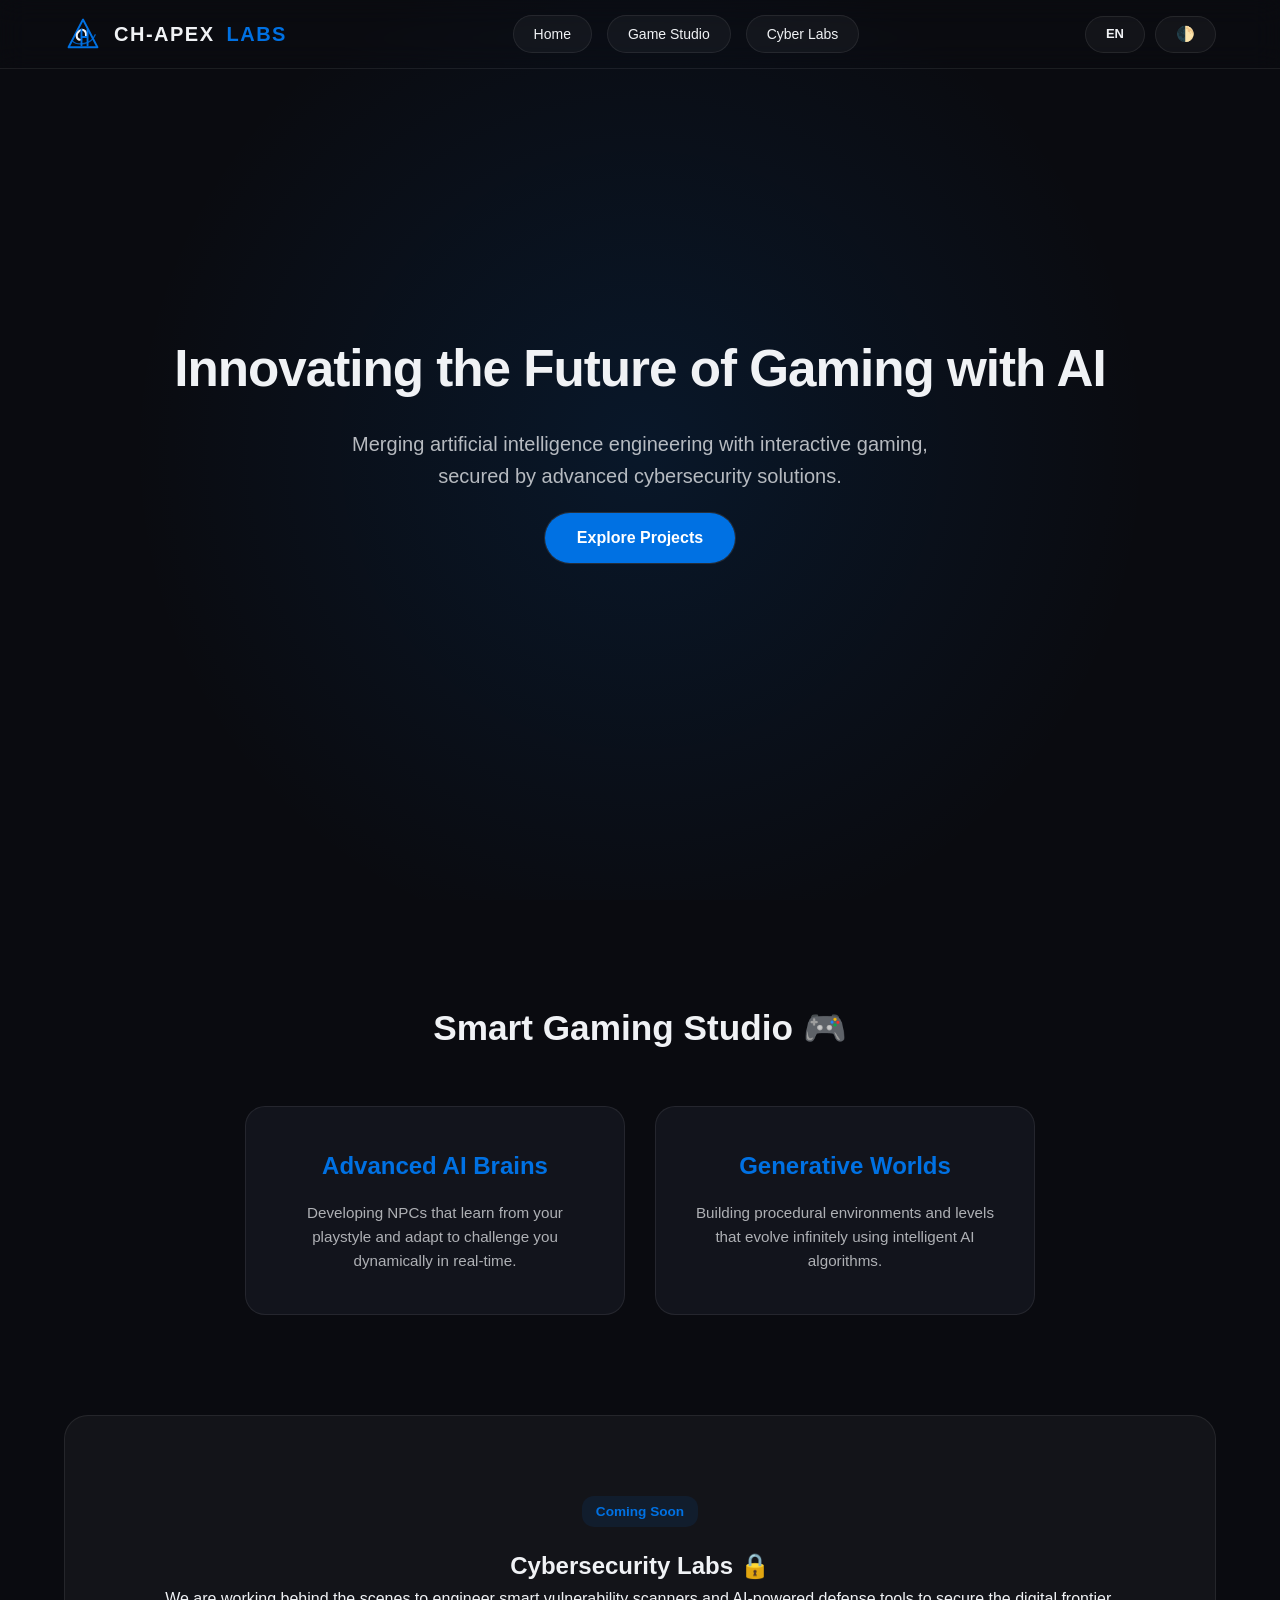
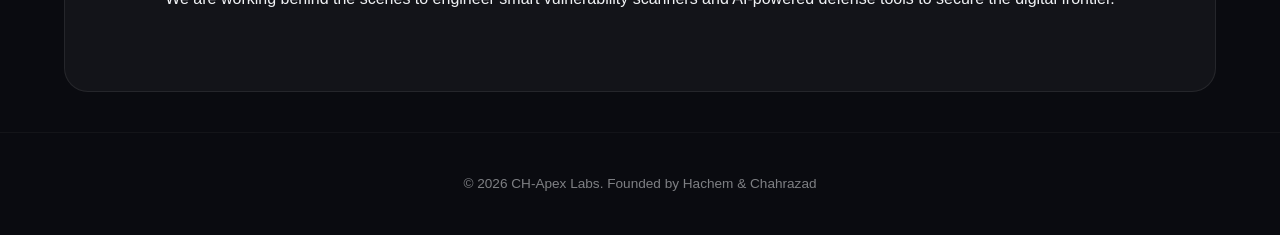
==== index.html @ 4b165dd7 "Add files via upload" ====
<!DOCTYPE html>
<html lang="en" dir="ltr">
<head>
    <meta charset="UTF-8">
    <meta name="viewport" content="width=device-width, initial-scale=1.0">
    <title>CH-Apex Labs | Future Tech</title>
    <link rel="stylesheet" href="style.css">
</head>
<body class="dark-theme">

    <!-- شريط التنقل الذكي -->
    <header id="navbar">
        <!-- اللوجو الفاخر المعتمد للهوية البصرية -->
        <div class="logo">
            <svg class="logo-icon" viewBox="0 0 100 100" xmlns="http://www.w3.org/2000/svg">
                <!-- المثلث الذي يرمز للقمة والأبعاد الهندسية المتقاطعة -->
                <polygon points="50,12 12,85 88,85" class="logo-triangle"/>
                <!-- انحناءة حرف C متقاطعة برقة مع الحرف الأساسي -->
                <path d="M42,65 C32,65 30,50 40,42 C48,35 60,40 58,55" class="logo-curve"/>
                <!-- امتداد حرف H والحلقة الدائرية المدارية المحيطة بالشعار -->
                <path d="M46,38 L46,80 M62,38 L62,80 M46,58 L62,58" class="logo-h-lines"/>
                <path d="M22,68 C35,82 72,78 82,52" class="logo-orbit"/>
            </svg>
            CH-APEX <span data-i18n="logo-sub">LABS</span>
        </div>

        <!-- الروابط الأساسية المحاطة بفقاعات تفاعلية -->
        <nav>
            <div class="nav-bubble-wrapper"><a href="#home" data-i18n="nav-home">Home</a></div>
            <div class="nav-bubble-wrapper"><a href="#games" data-i18n="nav-games">Game Studio</a></div>
            <div class="nav-bubble-wrapper"><a href="#cyber" data-i18n="nav-cyber">Cyber Labs</a></div>
        </nav>

        <!-- أدوات التحكم السريعة -->
        <div class="controls">
            <!-- فقاعة خيارات اللغة المخصصة الأنيقة -->
            <div class="nav-bubble-wrapper lang-dropdown-container">
                <span id="current-lang-label">EN</span>
                <ul class="lang-dropdown-menu">
                    <li data-lang="en">English</li>
                    <li data-lang="fr">Français</li>
                    <li data-lang="ar">العربية</li>
                </ul>
            </div>
            <!-- زر تبديل الثيم السريع بنقرة واحدة -->
            <div class="nav-bubble-wrapper">
                <button id="theme-toggle-btn" class="btn-control">🌓</button>
            </div>
        </div>
    </header>

    <!-- البانر الرئيسي -->
    <section id="home" class="hero">
        <div class="hero-content">
            <h1 data-i18n="hero-title">Innovating the Future of Gaming with AI</h1>
            <p data-i18n="hero-desc">Merging artificial intelligence engineering with interactive gaming, secured by advanced cybersecurity solutions.</p>
            <div class="nav-bubble-wrapper inline-bubble">
                <a href="#games" class="btn-primary" data-i18n="hero-btn">Explore Projects</a>
            </div>
        </div>
    </section>

    <!-- قسم الألعاب -->
    <section id="games" class="features">
        <h2 data-i18n="games-title">Smart Gaming Studio 🎮</h2>
        <div class="cards-container">
            <div class="card">
                <h3 data-i18n="card1-title">Advanced AI Brains</h3>
                <p data-i18n="card1-desc">Developing NPCs that learn from your playstyle and adapt to challenge you dynamically in real-time.</p>
            </div>
            <div class="card">
                <h3 data-i18n="card2-title">Generative Worlds</h3>
                <p data-i18n="card2-desc">Building procedural environments and levels that evolve infinitely using intelligent AI algorithms.</p>
            </div>
        </div>
    </section>

    <!-- قسم السايبر مستقبلاً -->
    <section id="cyber" class="cyber-section">
        <div class="cyber-badge" data-i18n="cyber-badge">Coming Soon</div>
        <h2 data-i18n="cyber-title">Cybersecurity Labs 🔒</h2>
        <p data-i18n="cyber-desc">We are working behind the scenes to engineer smart vulnerability scanners and AI-powered defense tools to secure the digital frontier.</p>
    </section>

    <footer>
        <p>© 2026 CH-Apex Labs. <span data-i18n="footer-creators">Founded by Hachem & Chahrazad</span></p>
    </footer>

    <script src="script.js"></script>
</body>
</html>
---- style.css ----
:root {
    --bg-dark: #0a0b10;
    --card-dark: #12141c;
    --text-dark: #f0f2f5;
    --accent-blue: #0071e3;
    --cyber-glow: rgba(0, 240, 255, 0.35);
    --bubble-bg: rgba(255, 255, 255, 0.04);
    --bubble-border: rgba(255, 255, 255, 0.08);
    
    --bg-light: #f5f7fa;
    --card-light: #ffffff;
    --text-light: #1d1d1f;
}

* {
    margin: 0;
    padding: 0;
    box-sizing: border-box;
    font-family: '-apple-system', BlinkMacSystemFont, 'Segoe UI', Roboto, sans-serif;
    transition: background 0.3s ease, color 0.3s ease, border-color 0.3s ease, transform 0.2s ease, opacity 0.2s ease;
}

body {
    line-height: 1.6;
    overflow-x: hidden;
}

body.dark-theme { background-color: var(--bg-dark); color: var(--text-dark); }
body.light-theme { 
    background-color: var(--bg-light); color: var(--text-light); 
    --bubble-bg: rgba(0, 0, 0, 0.03);
    --bubble-border: rgba(0, 0, 0, 0.08);
}

/* الهيدر الذكي الملتصق */
header {
    display: flex;
    justify-content: space-between;
    align-items: center;
    padding: 15px 5%;
    position: fixed;
    width: 100%;
    top: 0;
    z-index: 100;
    background: transparent;
    backdrop-filter: blur(14px);
    border-bottom: 1px solid var(--bubble-border);
    transform: translateY(0);
    transition: transform 0.4s cubic-bezier(0.16, 1, 0.3, 1);
}

header.nav-hidden { transform: translateY(-100%); }

/* تفاصيل وتأثيرات الشعار الجديد الكروي المحترف */
.logo {
    display: flex;
    align-items: center;
    gap: 12px;
    font-weight: 800;
    font-size: 20px;
    letter-spacing: 1.5px;
}
.logo span { color: var(--accent-blue); }
.logo-icon { width: 38px; height: 38px; fill: none; }
.logo-triangle { stroke: var(--accent-blue); stroke-width: 5; stroke-linejoin: round; }
.logo-curve { stroke: currentColor; stroke-width: 5.5; stroke-linecap: round; }
.logo-h-lines { stroke: var(--accent-blue); stroke-width: 5; stroke-linecap: round; }
.logo-orbit { stroke: var(--accent-blue); stroke-width: 3.5; stroke-linecap: round; opacity: 0.8; }

/* تأثير الفُقاعات الزجاجية الموحد */
.nav-bubble-wrapper {
    position: relative;
    background: var(--bubble-bg);
    border: 1px solid var(--bubble-border);
    padding: 7px 20px;
    border-radius: 30px;
    display: inline-flex;
    align-items: center;
    justify-content: center;
    cursor: pointer;
    user-select: none;
}

.nav-bubble-wrapper:hover {
    transform: translateY(-2px);
    background: rgba(0, 113, 227, 0.08);
    border-color: rgba(0, 113, 227, 0.3);
    box-shadow: 0 0 15px var(--cyber-glow);
}

.inline-bubble { padding: 0; border-radius: 40px; margin-top: 20px; }

nav { display: flex; gap: 15px; }
nav a { text-decoration: none; color: inherit; font-weight: 500; font-size: 14px; }
.controls { display: flex; gap: 10px; }

.btn-control {
    background: transparent;
    border: none;
    color: inherit;
    cursor: pointer;
    font-size: 15px;
    display: flex;
    align-items: center;
}

/* هندسة قائمة اللغات المنسدلة على شكل فقاعة زجاجية */
.lang-dropdown-container {
    position: relative;
    font-weight: 700;
    font-size: 13px;
}

.lang-dropdown-menu {
    position: absolute;
    top: 45px;
    right: 0;
    background: rgba(18, 20, 28, 0.95);
    border: 1px solid var(--bubble-border);
    backdrop-filter: blur(16px);
    border-radius: 16px;
    list-style: none;
    padding: 8px 0;
    width: 120px;
    box-shadow: 0 10px 25px rgba(0, 0, 0, 0.3);
    opacity: 0;
    pointer-events: none;
    transform: translateY(-10px);
    transition: transform 0.3s ease, opacity 0.3s ease;
}

body.light-theme .lang-dropdown-menu {
    background: rgba(255, 255, 255, 0.95);
    box-shadow: 0 10px 25px rgba(0, 0, 0, 0.08);
}

/* إظهار القائمة عند التمرير أو الضغط على الفقاعة */
.lang-dropdown-container:hover .lang-dropdown-menu {
    opacity: 1;
    pointer-events: auto;
    transform: translateY(0);
}

.lang-dropdown-menu li {
    padding: 8px 16px;
    cursor: pointer;
    font-weight: 500;
    text-align: center;
}

.lang-dropdown-menu li:hover {
    background: var(--accent-blue);
    color: white;
}

/* البانر ومحتويات الواجهة */
.hero {
    height: 100vh;
    display: flex;
    align-items: center;
    justify-content: center;
    text-align: center;
    padding: 0 20px;
    background: radial-gradient(circle at center, rgba(0, 113, 227, 0.12) 0%, transparent 65%);
}

.hero h1 { font-size: 3.2rem; font-weight: 800; margin-bottom: 25px; letter-spacing: -1px; line-height: 1.3; }
.hero p { font-size: 1.25rem; max-width: 650px; margin: 0 auto; opacity: 0.75; }

.btn-primary {
    padding: 12px 32px;
    background-color: var(--accent-blue);
    color: white;
    text-decoration: none;
    border-radius: 30px;
    font-weight: 600;
    display: inline-block;
}

.features { padding: 100px 5% 60px; text-align: center; }
.features h2 { font-size: 2.2rem; margin-bottom: 50px; }
.cards-container { display: flex; gap: 30px; justify-content: center; flex-wrap: wrap; }

.card {
    padding: 40px 30px;
    border-radius: 20px;
    width: 380px;
    text-align: inherit;
    border: 1px solid var(--bubble-border);
    background: var(--card-dark);
}
body.light-theme .card { background: var(--card-light); }
.card h3 { margin-bottom: 15px; font-size: 1.5rem; color: var(--accent-blue); }
.card p { opacity: 0.7; font-size: 0.95rem; }

.cyber-section {
    padding: 80px 5%;
    text-align: center;
    background: var(--bubble-bg);
    border: 1px solid var(--bubble-border);
    border-radius: 24px;
    margin: 40px 5%;
}

.cyber-badge {
    display: inline-block;
    padding: 5px 14px;
    background: rgba(0, 113, 227, 0.1);
    color: var(--accent-blue);
    border-radius: 12px;
    font-size: 0.85rem;
    font-weight: 700;
    margin-bottom: 20px;
}

footer { text-align: center; padding: 40px; font-size: 0.85rem; opacity: 0.5; border-top: 1px solid var(--bubble-border); }

/* محاذاة خاصة للغات عند تحويل الاتجاه */
body[dir="rtl"] .lang-dropdown-menu {
    right: auto;
    left: 0;
}
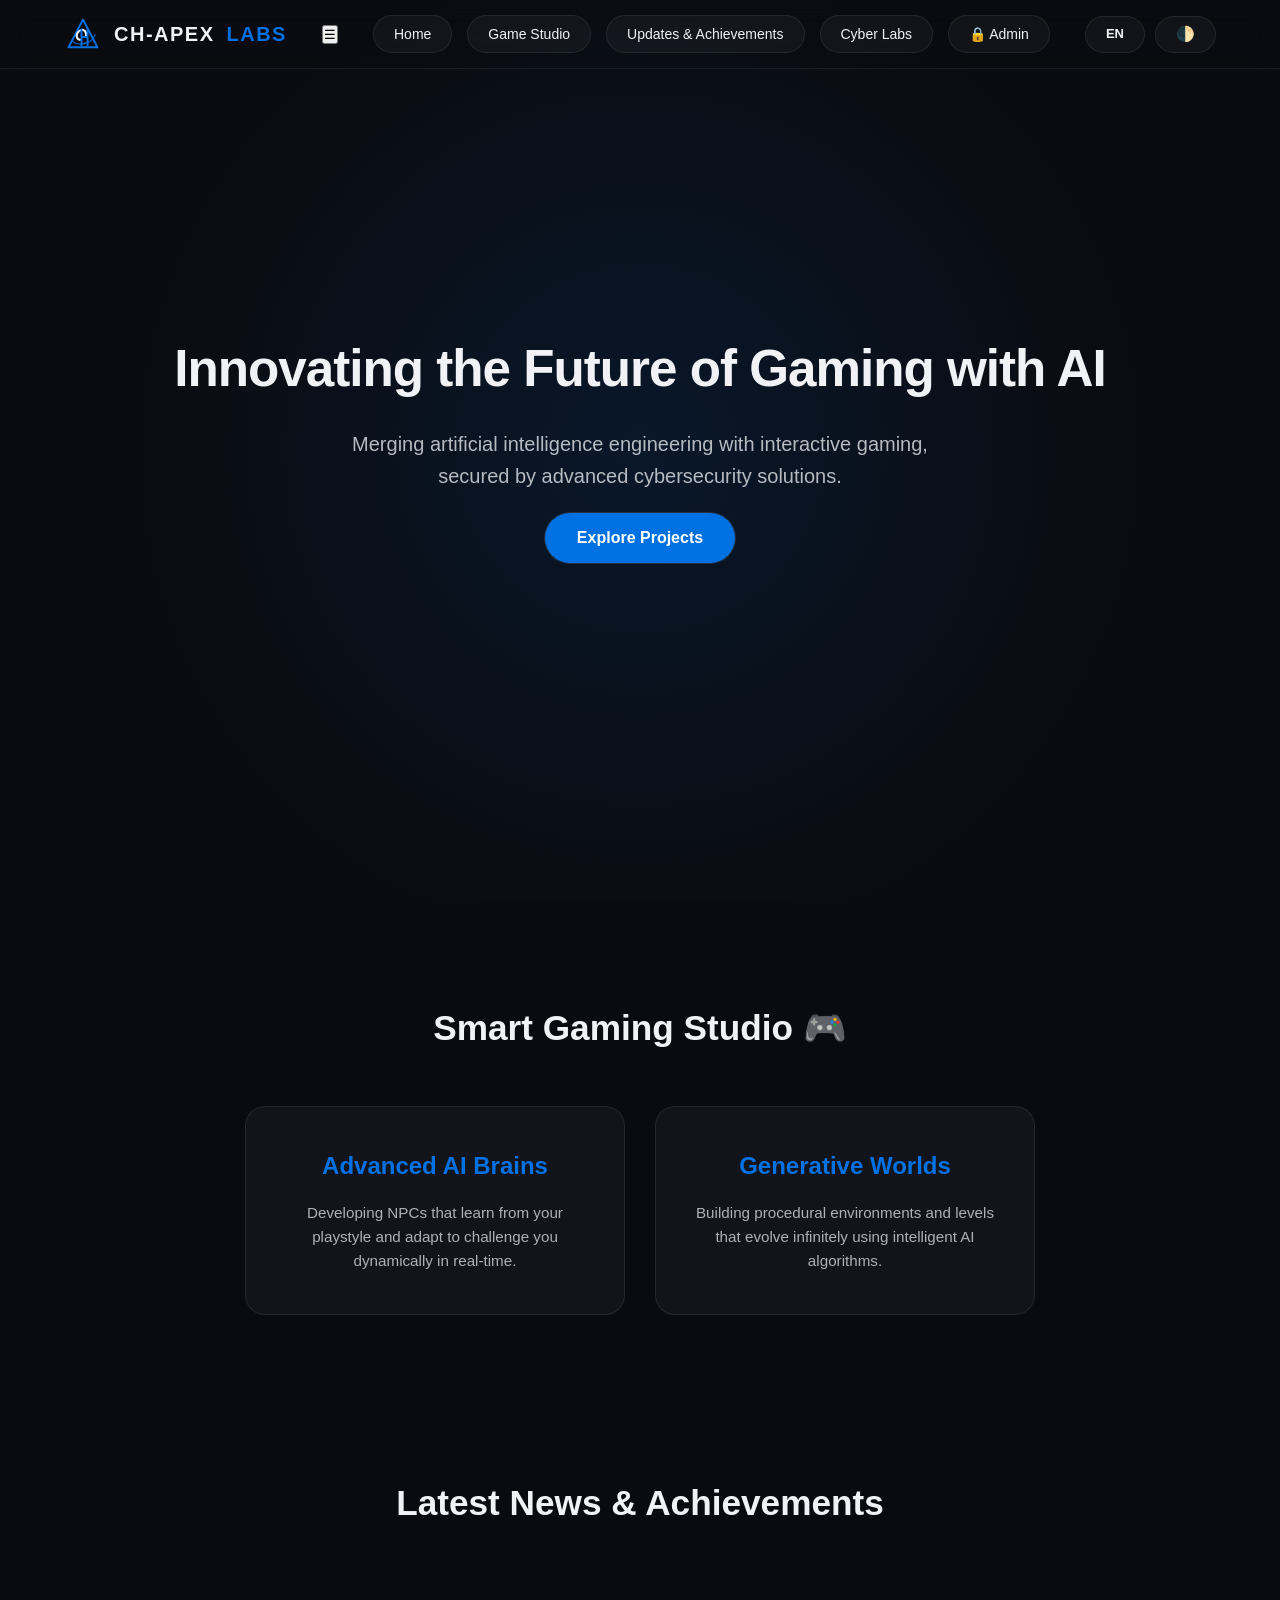
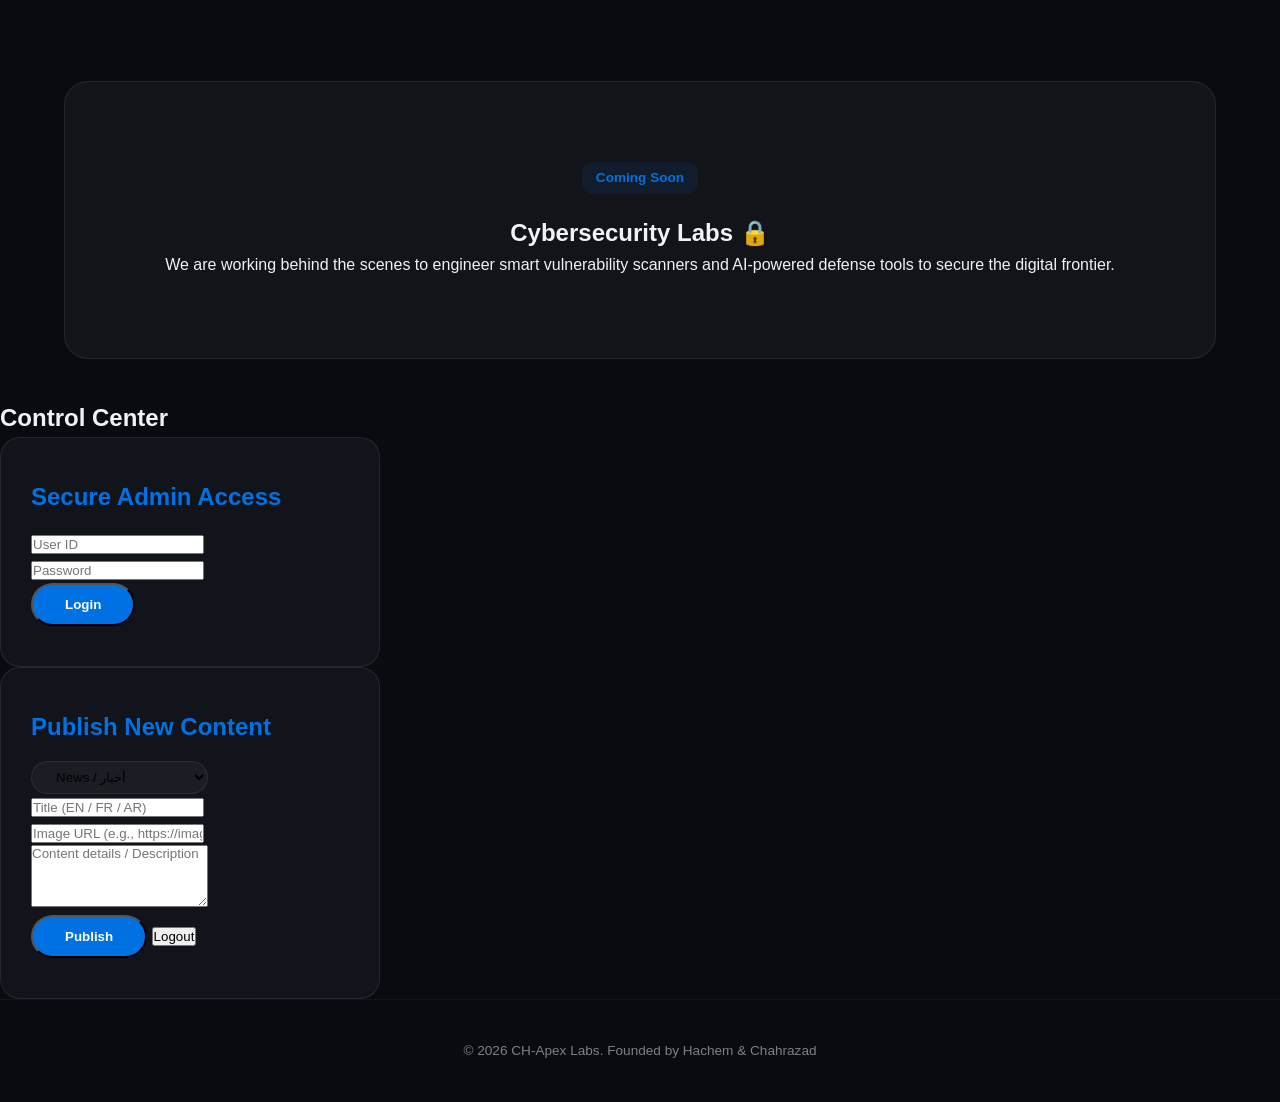
==== commit 00738361: "Update index.html" ====
--- a/index.html
+++ b/index.html
@@ -8,32 +8,30 @@
 </head>
 <body class="dark-theme">
 
-    <!-- شريط التنقل الذكي -->
+    <!-- شريط التنقل المتجاوب -->
     <header id="navbar">
-        <!-- اللوجو الفاخر المعتمد للهوية البصرية -->
         <div class="logo">
             <svg class="logo-icon" viewBox="0 0 100 100" xmlns="http://www.w3.org/2000/svg">
-                <!-- المثلث الذي يرمز للقمة والأبعاد الهندسية المتقاطعة -->
                 <polygon points="50,12 12,85 88,85" class="logo-triangle"/>
-                <!-- انحناءة حرف C متقاطعة برقة مع الحرف الأساسي -->
                 <path d="M42,65 C32,65 30,50 40,42 C48,35 60,40 58,55" class="logo-curve"/>
-                <!-- امتداد حرف H والحلقة الدائرية المدارية المحيطة بالشعار -->
                 <path d="M46,38 L46,80 M62,38 L62,80 M46,58 L62,58" class="logo-h-lines"/>
                 <path d="M22,68 C35,82 72,78 82,52" class="logo-orbit"/>
             </svg>
             CH-APEX <span data-i18n="logo-sub">LABS</span>
         </div>
 
-        <!-- الروابط الأساسية المحاطة بفقاعات تفاعلية -->
-        <nav>
+        <!-- زر القائمة للهواتف -->
+        <button class="menu-toggle" id="menu-toggle">☰</button>
+
+        <nav id="nav-menu">
             <div class="nav-bubble-wrapper"><a href="#home" data-i18n="nav-home">Home</a></div>
             <div class="nav-bubble-wrapper"><a href="#games" data-i18n="nav-games">Game Studio</a></div>
+            <div class="nav-bubble-wrapper"><a href="#dynamic-content" data-i18n="nav-updates">Updates & Achievements</a></div>
             <div class="nav-bubble-wrapper"><a href="#cyber" data-i18n="nav-cyber">Cyber Labs</a></div>
+            <div class="nav-bubble-wrapper"><a href="#admin-section" id="admin-nav-link">🔒 Admin</a></div>
         </nav>
 
-        <!-- أدوات التحكم السريعة -->
-        <div class="controls">
-            <!-- فقاعة خيارات اللغة المخصصة الأنيقة -->
+        <div class="controls" id="nav-controls">
             <div class="nav-bubble-wrapper lang-dropdown-container">
                 <span id="current-lang-label">EN</span>
                 <ul class="lang-dropdown-menu">
@@ -42,7 +40,6 @@
                     <li data-lang="ar">العربية</li>
                 </ul>
             </div>
-            <!-- زر تبديل الثيم السريع بنقرة واحدة -->
             <div class="nav-bubble-wrapper">
                 <button id="theme-toggle-btn" class="btn-control">🌓</button>
             </div>
@@ -60,7 +57,7 @@
         </div>
     </section>
 
-    <!-- قسم الألعاب -->
+    <!-- قسم الألعاب وثابت استوديو الألعاب -->
     <section id="games" class="features">
         <h2 data-i18n="games-title">Smart Gaming Studio 🎮</h2>
         <div class="cards-container">
@@ -75,11 +72,62 @@
         </div>
     </section>
 
-    <!-- قسم السايبر مستقبلاً -->
+    <!-- قسم الإضافات الديناميكية (أخبار، مقالات، صور، إنجازات) -->
+    <section id="dynamic-content" class="features dynamic-section">
+        <h2 data-i18n="section-updates-title">Latest News & Achievements</h2>
+        <div class="cards-container" id="updates-container">
+            <!-- الكروت المضافة من لوحة التحكم تظهر هنا برمجياً -->
+        </div>
+    </section>
+
+    <!-- قسم السايبر -->
     <section id="cyber" class="cyber-section">
         <div class="cyber-badge" data-i18n="cyber-badge">Coming Soon</div>
         <h2 data-i18n="cyber-title">Cybersecurity Labs 🔒</h2>
         <p data-i18n="cyber-desc">We are working behind the scenes to engineer smart vulnerability scanners and AI-powered defense tools to secure the digital frontier.</p>
+    </section>
+
+    <!-- لوحة التحكم المحمية: Control Center -->
+    <section id="admin-section" class="admin-section">
+        <h2 data-i18n="admin-title">Control Center</h2>
+        
+        <!-- نموذج تسجيل الدخول للوحة التحكم -->
+        <div id="admin-login-box" class="card admin-box">
+            <h3 data-i18n="admin-login-head">Secure Admin Access</h3>
+            <div class="input-group">
+                <input type="text" id="admin-username" placeholder="User ID">
+            </div>
+            <div class="input-group">
+                <input type="password" id="admin-password" placeholder="Password">
+            </div>
+            <button id="btn-login" class="btn-primary" data-i18n="admin-login-btn">Login</button>
+            <p id="login-error" class="error-msg"></p>
+        </div>
+
+        <!-- لوحة الإدارة بعد نجاح تسجيل الدخول -->
+        <div id="admin-panel" class="card admin-panel-box hidden">
+            <h3 data-i18n="admin-panel-head">Publish New Content</h3>
+            <div class="input-group">
+                <select id="content-type" class="nav-bubble-wrapper dropdown-control spec-select">
+                    <option value="News">News / أخبار</option>
+                    <option value="Article">Article / مقال</option>
+                    <option value="Achievement">Achievement / إنجاز</option>
+                </select>
+            </div>
+            <div class="input-group">
+                <input type="text" id="content-title" placeholder="Title (EN / FR / AR)">
+            </div>
+            <div class="input-group">
+                <input type="text" id="content-image" placeholder="Image URL (e.g., https://images.unsplash.com/...)">
+            </div>
+            <div class="input-group">
+                <textarea id="content-desc" rows="4" placeholder="Content details / Description"></textarea>
+            </div>
+            <div class="admin-actions">
+                <button id="btn-publish" class="btn-primary">Publish</button>
+                <button id="btn-logout" class="btn-secondary">Logout</button>
+            </div>
+        </div>
     </section>
 
     <footer>
@@ -88,4 +136,4 @@
 
     <script src="script.js"></script>
 </body>
-</html>+</html>
